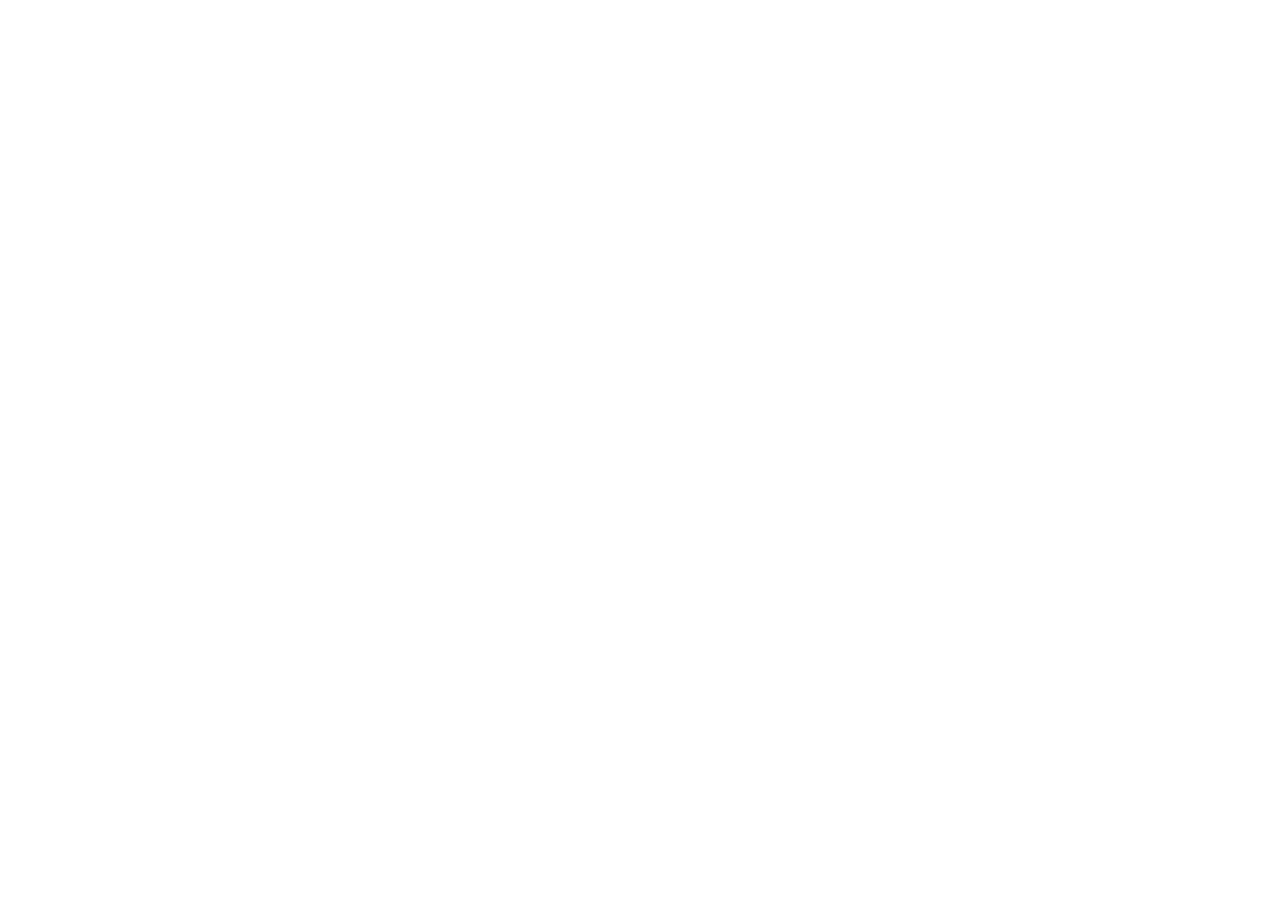
==== Lutonsky_projekt/index.html @ 750a12e6 "commit_initial" ====
<!DOCTYPE html>
<html lang="cs">
<head>
    <meta charset="UTF-8">
    <meta name="viewport" content="width=device-width, initial-scale=1.0">
    <link rel="normalize" href="./styles/normalize.css">
    <link rel="stylesheet" href="./styles/style.css">
    <title>ShopForAirsoft</title>
</head>
<body>
    
</body>
</html>
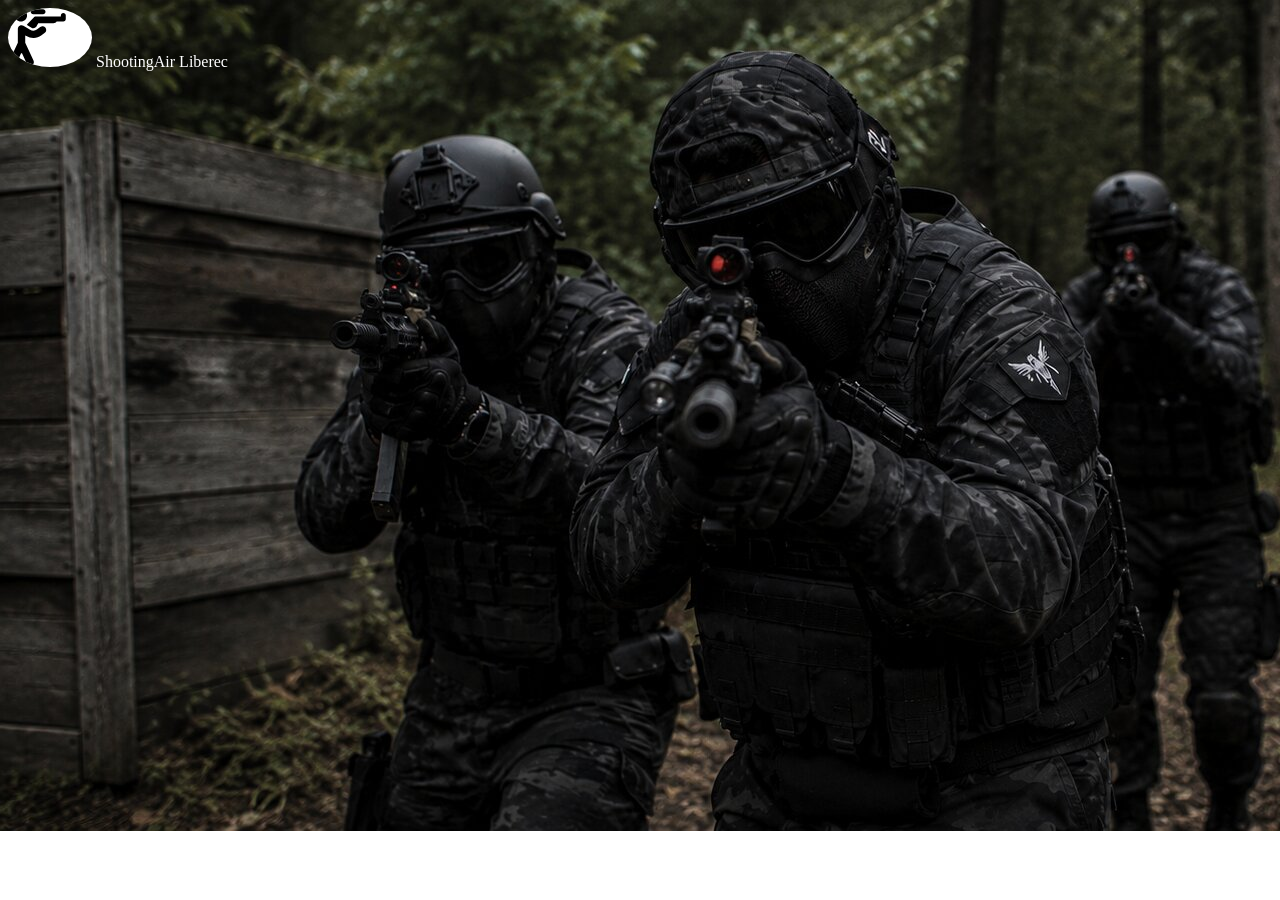
==== commit 45004d9a: "commit_first" ====
--- a/Lutonsky_projekt/index.html
+++ b/Lutonsky_projekt/index.html
@@ -8,6 +8,20 @@
     <title>ShopForAirsoft</title>
 </head>
 <body>
-    
+    <header class = "header">
+        <div class = "company_logoname">
+            <div class="header_company_logo">
+                <img class="company_logo" src="./images/favicon_shooter.svg" alt="logo of the company">
+            </div>
+            <p class="company_name">
+                ShootingAir Liberec
+            </p>
+        </div>
+        <nav>
+        
+        </nav>
+    </header>
+    <main></main>
+    <footer></footer>
 </body>
 </html>
--- a/Lutonsky_projekt/styles/style.css
+++ b/Lutonsky_projekt/styles/style.css
@@ -0,0 +1,33 @@
+html{
+    color: white;
+    font-family:Cambria, Cochin, Georgia, Times, 'Times New Roman', serif;
+}
+
+body{
+    background-image: url(../images/Soldiers.jpg);
+    background-repeat: no-repeat;
+}
+
+p{
+    display: inline-block;
+    padding: 0;
+    margin: 0;
+}
+
+.header_company_logo{
+    display: inline-block;
+    max-width: 120px;
+    max-height: 120px;
+    border-radius: 100%;
+    overflow: hidden;
+    background-color: white;
+}
+
+.company_logo{
+    display: block;
+    max-width: 70%;
+    max-height: 70%;
+    margin: 0;
+    padding: 0;
+    object-fit: cover;
+}
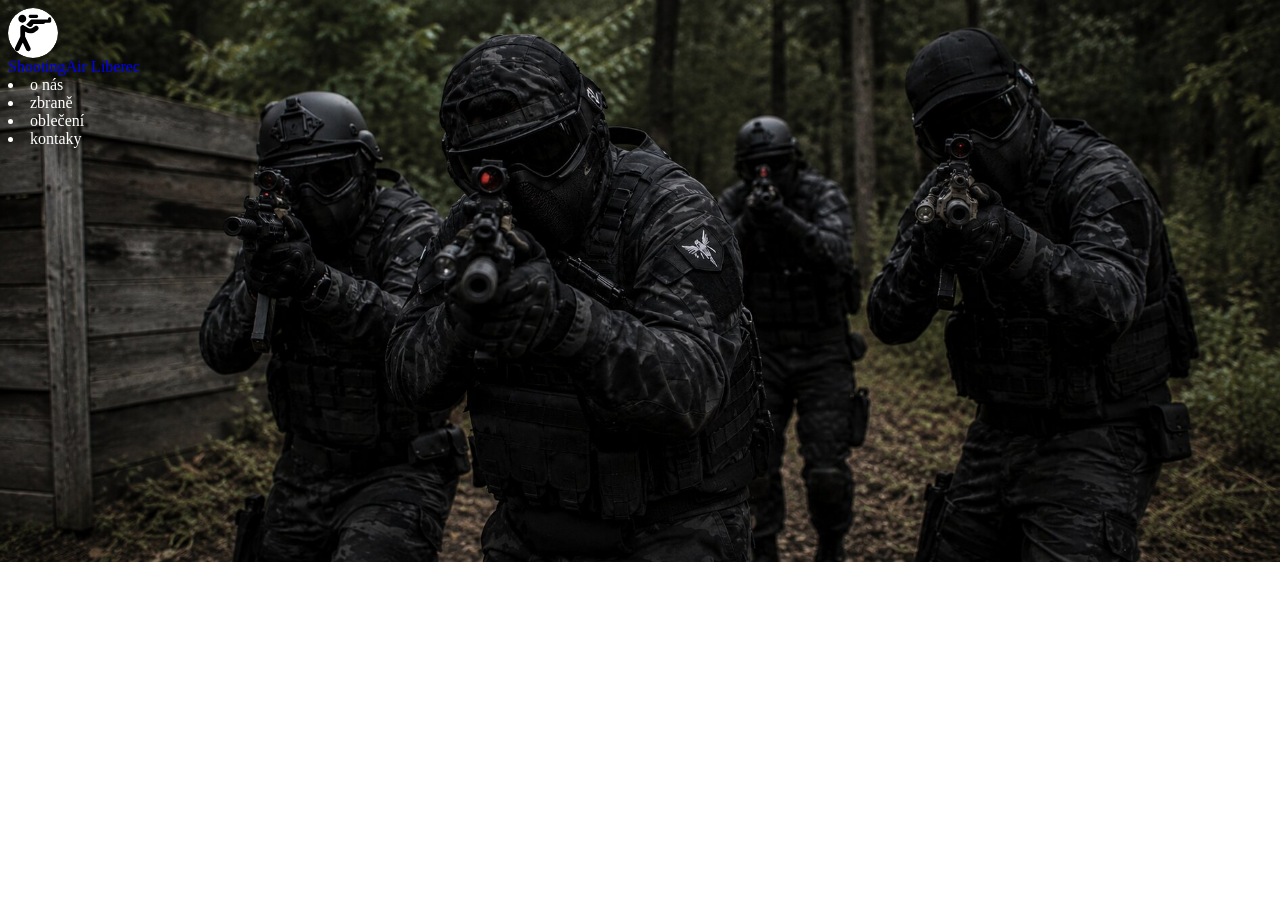
==== commit b2522a79: "commit_fix_logo" ====
--- a/Lutonsky_projekt/index.html
+++ b/Lutonsky_projekt/index.html
@@ -9,16 +9,18 @@
 </head>
 <body>
     <header class = "header">
-        <div class = "company_logoname">
+        <a class = "company_logoname" href="#">
             <div class="header_company_logo">
-                <img class="company_logo" src="./images/favicon_shooter.svg" alt="logo of the company">
             </div>
             <p class="company_name">
                 ShootingAir Liberec
             </p>
-        </div>
+        </a>
         <nav>
-        
+        <li>o nás</li>
+        <li>zbraně</li>
+        <li>oblečení</li>
+        <li>kontaky</li>
         </nav>
     </header>
     <main></main>
--- a/Lutonsky_projekt/styles/style.css
+++ b/Lutonsky_projekt/styles/style.css
@@ -6,6 +6,10 @@
 body{
     background-image: url(../images/Soldiers.jpg);
     background-repeat: no-repeat;
+    background-size: cover;
+    height: 100%;
+    width: 100%;
+
 }
 
 p{
@@ -14,20 +18,29 @@
     margin: 0;
 }
 
+.company_logoname{
+    display: inline;
+    padding: 0;
+    margin: 0;
+}
+
 .header_company_logo{
-    display: inline-block;
-    max-width: 120px;
-    max-height: 120px;
+    display: block;
+    aspect-ratio: 1/1;
+    height: 50px;
+    box-sizing: border-box;
     border-radius: 100%;
     overflow: hidden;
     background-color: white;
+    background-image: url(../images/favicon_shooter.svg);
+    background-size: 76%;
+    background-position: center;
+    background-repeat: no-repeat;
+    background-clip: padding-box;
+    background-origin: padding-box;
+    border: hidden 10px;
 }
 
-.company_logo{
-    display: block;
-    max-width: 70%;
-    max-height: 70%;
-    margin: 0;
-    padding: 0;
-    object-fit: cover;
-}+.company_name{
+
+}
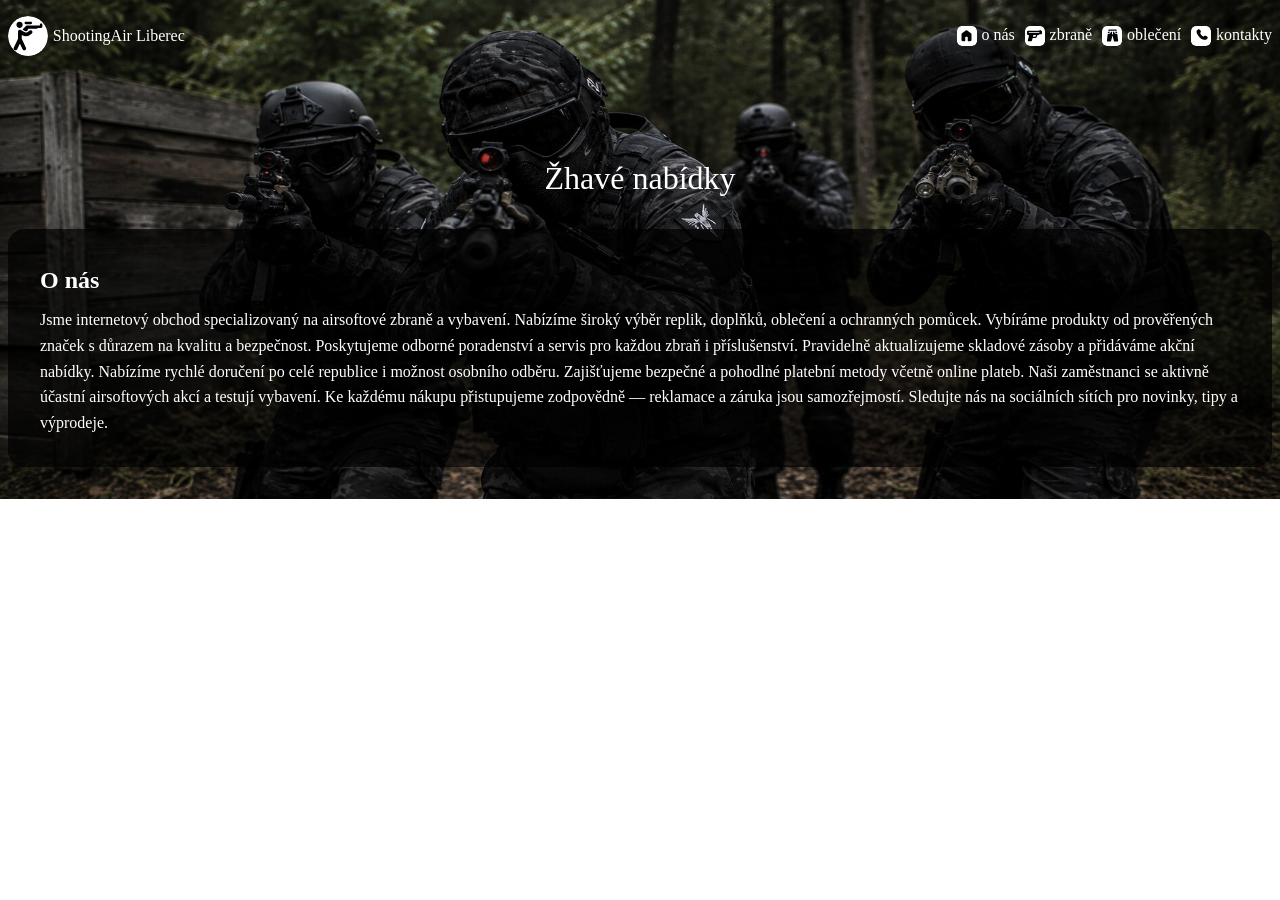
==== commit 64b446b8: "commit_navbarDone" ====
--- a/Lutonsky_projekt/index.html
+++ b/Lutonsky_projekt/index.html
@@ -1,5 +1,6 @@
 <!DOCTYPE html>
 <html lang="cs">
+
 <head>
     <meta charset="UTF-8">
     <meta name="viewport" content="width=device-width, initial-scale=1.0">
@@ -7,23 +8,33 @@
     <link rel="stylesheet" href="./styles/style.css">
     <title>ShopForAirsoft</title>
 </head>
+
 <body>
-    <header class = "header">
-        <a class = "company_logoname" href="#">
-            <div class="header_company_logo">
+    <header class="header">
+        <a class="company__logoname" href="#">
+            <div class="header__company_logo">
             </div>
-            <p class="company_name">
+            <p class="company__name">
                 ShootingAir Liberec
             </p>
         </a>
-        <nav>
-        <li>o nás</li>
-        <li>zbraně</li>
-        <li>oblečení</li>
-        <li>kontaky</li>
+        <nav class="nav__icons">
+            <li class="nav__item nav__item--home"><a class="icon__link" href="#">o nás</a></li>
+            <li class="nav__item nav__item--weapons"><a class="icon__link" href="#">zbraně</a></li>
+            <li class="nav__item nav__item--clothing"><a class="icon__link" href="#">oblečení</a></li>
+            <li class="nav__item nav__item--contacts"><a class="icon__link" href="#">kontakty</a></li>
         </nav>
     </header>
-    <main></main>
+    <main>
+        <div class="weapon__carousel">
+            <p class="weapon__headline">Žhavé nabídky</p>
+        </div>
+        <section class="about" aria-labelledby="about-heading">
+            <h2 class="about__header" id="about-heading">O nás</h2>
+            <p class="about__text">Jsme internetový obchod specializovaný na airsoftové zbraně a vybavení. Nabízíme široký výběr replik, doplňků, oblečení a ochranných pomůcek. Vybíráme produkty od prověřených značek s důrazem na kvalitu a bezpečnost. Poskytujeme odborné poradenství a servis pro každou zbraň i příslušenství. Pravidelně aktualizujeme skladové zásoby a přidáváme akční nabídky. Nabízíme rychlé doručení po celé republice i možnost osobního odběru. Zajišťujeme bezpečné a pohodlné platební metody včetně online plateb. Naši zaměstnanci se aktivně účastní airsoftových akcí a testují vybavení. Ke každému nákupu přistupujeme zodpovědně — reklamace a záruka jsou samozřejmostí. Sledujte nás na sociálních sítích pro novinky, tipy a výprodeje.</p>
+        </section>
+    </main>
     <footer></footer>
 </body>
+
 </html>
--- a/Lutonsky_projekt/styles/style.css
+++ b/Lutonsky_projekt/styles/style.css
@@ -6,10 +6,11 @@
 body{
     background-image: url(../images/Soldiers.jpg);
     background-repeat: no-repeat;
-    background-size: cover;
-    height: 100%;
-    width: 100%;
+    background-size: 100% 100%;
+}
 
+main{
+    padding-top: 5rem;
 }
 
 p{
@@ -18,16 +19,25 @@
     margin: 0;
 }
 
-.company_logoname{
-    display: inline;
+.header{
+    display: flex;
+    justify-content: space-between;
+    padding: 0.5rem 0em;;
+}
+
+.company__logoname{
+    display: flex;
     padding: 0;
     margin: 0;
+    text-decoration: none;
+    color: white;
 }
 
-.header_company_logo{
+.header__company_logo{
     display: block;
+    flex-shrink: 0;
     aspect-ratio: 1/1;
-    height: 50px;
+    height: 40px;
     box-sizing: border-box;
     border-radius: 100%;
     overflow: hidden;
@@ -41,6 +51,89 @@
     border: hidden 10px;
 }
 
-.company_name{
+.company__name{
+    display: inline-block;
+    text-decoration: none;
+    align-content: center;
+    padding: 0em 0em 0em 0.3em;
+}
 
+.nav__icons{
+    display: flex;
+    flex-wrap: wrap;
+    gap: 10px;
+    justify-content: flex-start;
+    align-items: center;
+    margin-left: 1.5em;
 }
+
+.nav__item{
+   list-style-type: none;
+   display: flex;
+}
+
+.nav__item::before{
+    content: "";
+    display: block;
+    width: 20px;
+    height: 20px;
+    box-sizing: border-box;
+    border-radius: 0.3em ;
+    overflow: hidden;
+    background-size: 76%;
+    background-position: center;
+    background-color: white;
+    background-repeat: no-repeat;
+    background-clip: padding-box;
+    background-origin: padding-box;
+    border: hidden 10px;
+}
+
+.nav__item--home::before{
+    background-image: url(../images/favicon_home.svg);
+}
+
+.nav__item--weapons::before{
+    background-image: url(../images/favicon_gun.svg);
+}
+
+.nav__item--clothing::before{
+    background-image: url(../images/favicon_pants.svg);
+}
+
+.nav__item--contacts::before{
+    background-image: url(../images/favicon_phone.svg);
+}
+
+.icon__link{
+    display: inline-block;
+    text-decoration: none;
+    color: white;
+    padding: 0em 0em 0em 0.3em;
+}
+
+.weapon__headline{
+    display: block;
+    text-align: center;
+    font-size: 2em;
+    margin: 0.5em 0;
+}
+
+.about{
+    padding: 2rem;
+    max-width: 1200px;
+    margin: 2rem auto;
+    background-color: rgba(0, 0, 0, 0.7);
+    border-radius: 1rem;
+    line-height: 1.6;
+}
+
+.about__header{
+    margin-top: 0;
+    margin-bottom: 0.5rem;
+    font-size: 1.5rem;
+}
+
+.about__text{
+
+}
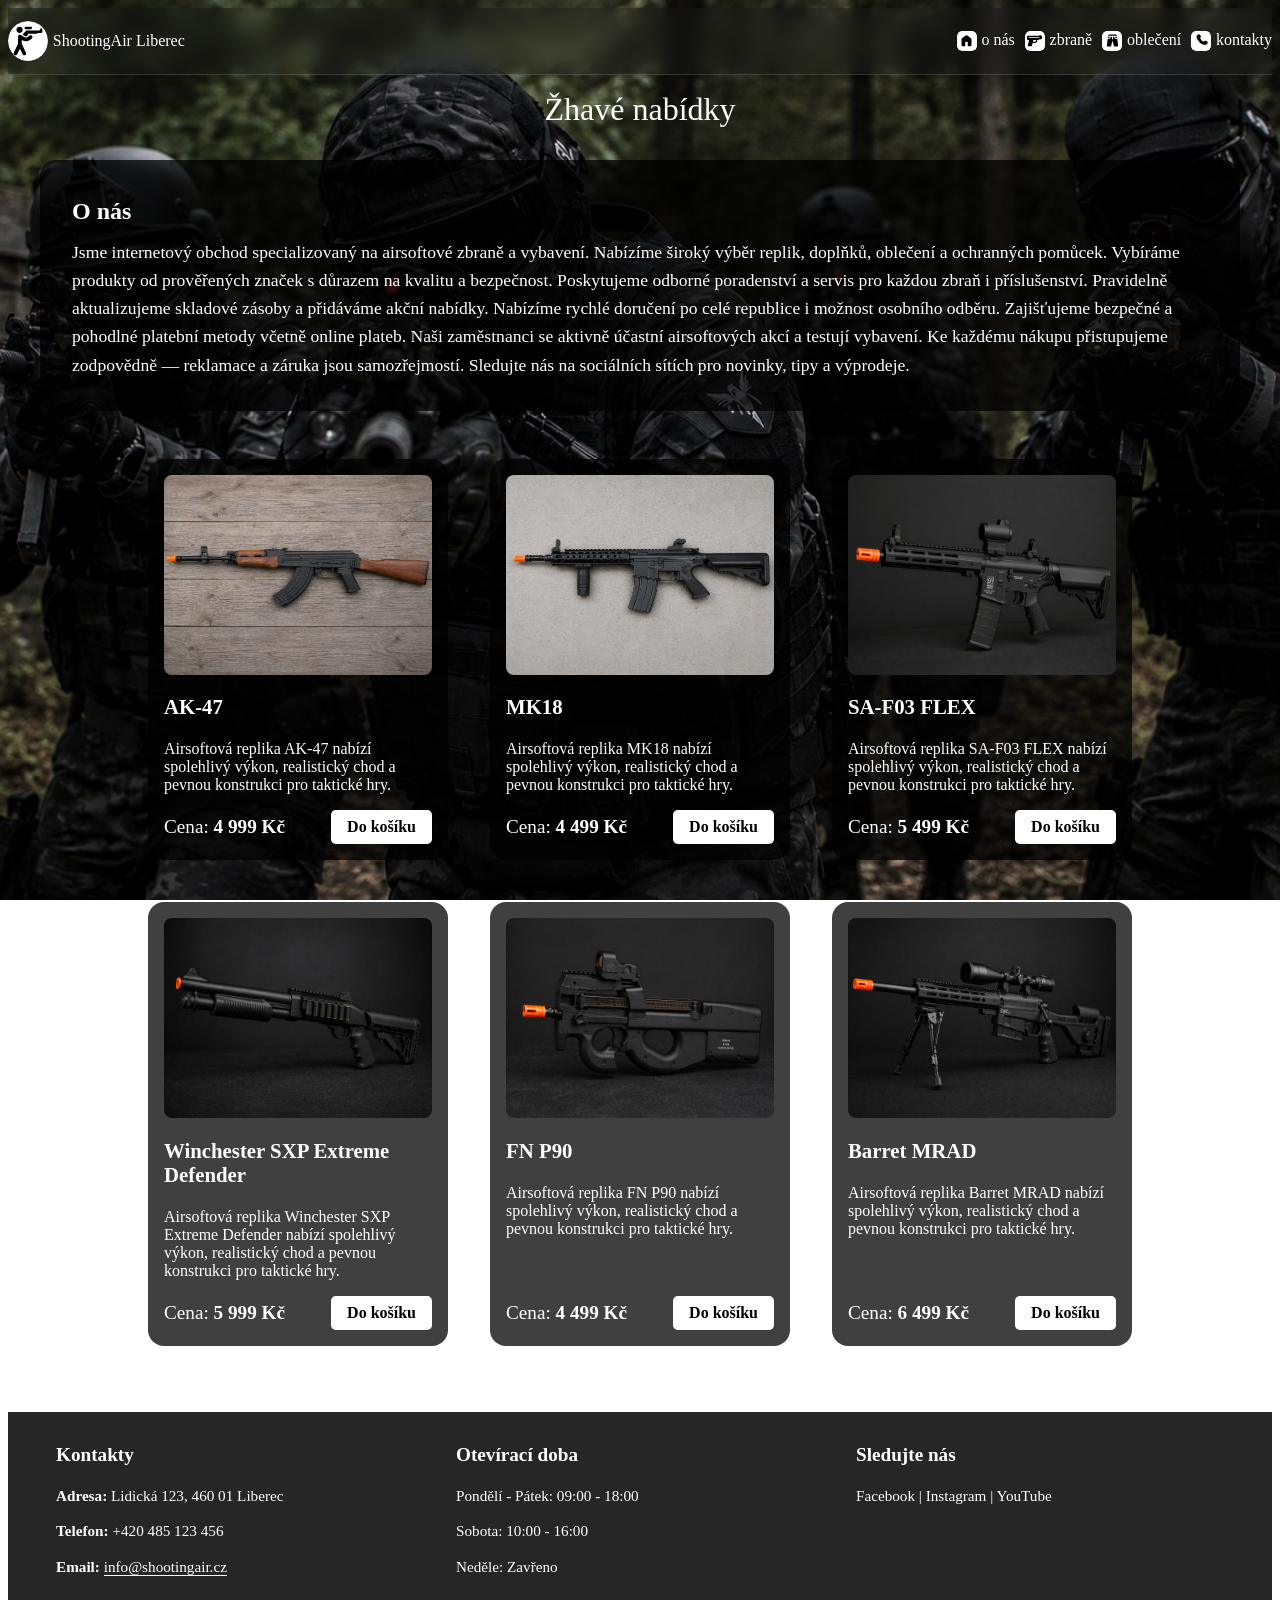
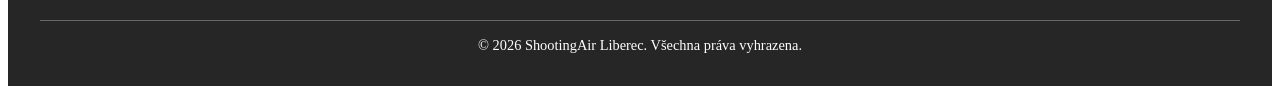
==== commit 08c4a1ea: "commit_almost_final_first" ====
--- a/Lutonsky_projekt/index.html
+++ b/Lutonsky_projekt/index.html
@@ -29,12 +29,126 @@
         <div class="weapon__carousel">
             <p class="weapon__headline">Žhavé nabídky</p>
         </div>
-        <section class="about" aria-labelledby="about-heading">
+        <div class="about" aria-labelledby="about-heading">
             <h2 class="about__header" id="about-heading">O nás</h2>
             <p class="about__text">Jsme internetový obchod specializovaný na airsoftové zbraně a vybavení. Nabízíme široký výběr replik, doplňků, oblečení a ochranných pomůcek. Vybíráme produkty od prověřených značek s důrazem na kvalitu a bezpečnost. Poskytujeme odborné poradenství a servis pro každou zbraň i příslušenství. Pravidelně aktualizujeme skladové zásoby a přidáváme akční nabídky. Nabízíme rychlé doručení po celé republice i možnost osobního odběru. Zajišťujeme bezpečné a pohodlné platební metody včetně online plateb. Naši zaměstnanci se aktivně účastní airsoftových akcí a testují vybavení. Ke každému nákupu přistupujeme zodpovědně — reklamace a záruka jsou samozřejmostí. Sledujte nás na sociálních sítích pro novinky, tipy a výprodeje.</p>
-        </section>
+        </div>
+        <div class="card__gallery">
+            <div class="weapon__card">
+                <div class="card__header">
+                    <img class="card__image" src="./images/AK_Airsoft.png" alt="AK-47 Airsoftová replika">
+                </div>
+                <div class="card__body">
+                    <p class="card__label">AK-47</p>
+                    <div class="card__description">
+                        <p class="card__text">Airsoftová replika AK-47 nabízí spolehlivý výkon, realistický chod a pevnou konstrukci pro taktické hry.</p>
+                    </div>
+                </div>
+                <div class="card__footer">
+                    <p class="card__price">Cena: <strong>4 999 Kč</strong></p>
+                    <a href="#" class="card__link">Do košíku</a>
+                </div>
+            </div>
+            <div class="weapon__card">
+                <div class="card__header">
+                    <img class="card__image" src="./images/AR_Airsoft.png" alt="MK18 Airsoftová replika">
+                </div>
+                <div class="card__body">
+                    <p class="card__label">MK18</p>
+                    <div class="card__description">
+                        <p class="card__text">Airsoftová replika MK18 nabízí spolehlivý výkon, realistický chod a pevnou konstrukci pro taktické hry.</p>
+                    </div>
+                </div>
+                <div class="card__footer">
+                    <p class="card__price">Cena: <strong>4 499 Kč</strong></p>
+                    <a href="#" class="card__link">Do košíku</a>
+                </div>
+            </div>
+            <div class="weapon__card">
+                <div class="card__header">
+                    <img class="card__image" src="./images/AR_Airsoft_BLAAAACCCKKK.png" alt="SA-F03 FLEX Airsoftová replika">
+                </div>
+                <div class="card__body">
+                    <p class="card__label">SA-F03 FLEX</p>
+                    <div class="card__description">
+                        <p class="card__text">Airsoftová replika SA-F03 FLEX nabízí spolehlivý výkon, realistický chod a pevnou konstrukci pro taktické hry.</p>
+                    </div>
+                </div>
+                <div class="card__footer">
+                    <p class="card__price">Cena: <strong>5 499 Kč</strong></p>
+                    <a href="#" class="card__link">Do košíku</a>
+                </div>
+            </div>
+            <div class="weapon__card">
+                <div class="card__header">
+                    <img class="card__image" src="./images/brokovnice_Airsoft.png" alt="Winchester SXP Extreme Defender Airsoftová replika">
+                </div>
+                <div class="card__body">
+                    <p class="card__label">Winchester SXP Extreme Defender</p>
+                    <div class="card__description">
+                        <p class="card__text">Airsoftová replika Winchester SXP Extreme Defender nabízí spolehlivý výkon, realistický chod a pevnou konstrukci pro taktické hry.</p>
+                    </div>
+                </div>
+                <div class="card__footer">
+                    <p class="card__price">Cena: <strong>5 999 Kč</strong></p>
+                    <a href="#" class="card__link">Do košíku</a>
+                </div>
+            </div>
+            <div class="weapon__card">
+                <div class="card__header">
+                    <img class="card__image" src="./images/PPNINETY.png" alt="FN P90 Airsoftová replika">
+                </div>
+                <div class="card__body">
+                    <p class="card__label">FN P90</p>
+                    <div class="card__description">
+                        <p class="card__text">Airsoftová replika FN P90 nabízí spolehlivý výkon, realistický chod a pevnou konstrukci pro taktické hry.</p>
+                    </div>
+                </div>
+                <div class="card__footer">
+                    <p class="card__price">Cena: <strong>4 499 Kč</strong></p>
+                    <a href="#" class="card__link">Do košíku</a>
+                </div>
+            </div>
+            <div class="weapon__card">
+                <div class="card__header">
+                    <img class="card__image" src="./images/Sniper_Airsoft.png" alt="Barret MRAD Airsoftová replika">
+                </div>
+                <div class="card__body">
+                    <p class="card__label">Barret MRAD</p>
+                    <div class="card__description">
+                        <p class="card__text">Airsoftová replika Barret MRAD nabízí spolehlivý výkon, realistický chod a pevnou konstrukci pro taktické hry.</p>
+                    </div>
+                </div>
+                <div class="card__footer">
+                    <p class="card__price">Cena: <strong>6 499 Kč</strong></p>
+                    <a href="#" class="card__link">Do košíku</a>
+                </div>
+            </div>
+        </div>
     </main>
-    <footer></footer>
+    <footer class="footer">
+        <div class="footer__content">
+            <div class="footer__section">
+                <h3 class="footer__heading">Kontakty</h3>
+                <p class="footer__text"><strong>Adresa:</strong> Lidická 123, 460 01 Liberec</p>
+                <p class="footer__text"><strong>Telefon:</strong> +420 485 123 456</p>
+                <p class="footer__text"><strong>Email:</strong> <a href="mailto:info@shootingair.cz" class="footer__link">info@shootingair.cz</a></p>
+            </div>
+            <div class="footer__section">
+                <h3 class="footer__heading">Otevírací doba</h3>
+                <p class="footer__text">Pondělí - Pátek: 09:00 - 18:00</p>
+                <p class="footer__text">Sobota: 10:00 - 16:00</p>
+                <p class="footer__text">Neděle: Zavřeno</p>
+            </div>
+            <div class="footer__section">
+                <h3 class="footer__heading">Sledujte nás</h3>
+                <p class="footer__text">Facebook | Instagram | YouTube</p>
+            </div>
+        </div>
+        <div class="footer__bottom">
+            <p class="footer__copyright">&copy; 2026 ShootingAir Liberec. Všechna práva vyhrazena.</p>
+        </div>
+    </footer>
 </body>
 
 </html>
--- a/Lutonsky_projekt/styles/style.css
+++ b/Lutonsky_projekt/styles/style.css
@@ -6,11 +6,9 @@
 body{
     background-image: url(../images/Soldiers.jpg);
     background-repeat: no-repeat;
-    background-size: 100% 100%;
-}
-
-main{
-    padding-top: 5rem;
+    background-size: cover;
+    background-attachment: fixed;
+    background-position: center;
 }
 
 p{
@@ -22,7 +20,19 @@
 .header{
     display: flex;
     justify-content: space-between;
-    padding: 0.5rem 0em;;
+    align-items: center;
+    position: sticky;
+    top: 0;
+    left: 0;
+    right: 0;
+    width: 100%;
+    padding: 0.8rem 0;
+    background-color: rgba(20, 20, 20, 0.4);
+    backdrop-filter: blur(10px);
+    -webkit-backdrop-filter: blur(10px);
+    border-bottom: 1px solid rgba(255, 255, 255, 0.14);
+    box-shadow: 0 10px 30px rgba(0, 0, 0, 0.3);
+    box-sizing: border-box;
 }
 
 .company__logoname{
@@ -30,7 +40,7 @@
     padding: 0;
     margin: 0;
     text-decoration: none;
-    color: white;
+    color: white;;
 }
 
 .header__company_logo{
@@ -121,19 +131,159 @@
 
 .about{
     padding: 2rem;
-    max-width: 1200px;
-    margin: 2rem auto;
-    background-color: rgba(0, 0, 0, 0.7);
+    max-width: 1950px;
+    margin: 2rem 2rem;
+    background-color: rgba(0, 0, 0, 0.75);
     border-radius: 1rem;
     line-height: 1.6;
+    justify-self: center;
 }
 
 .about__header{
     margin-top: 0;
     margin-bottom: 0.5rem;
     font-size: 1.5rem;
+    justify-self: center;
 }
 
 .about__text{
-
+    font-size: 1.1rem;
+}
+
+.card__gallery{
+    display: flex;
+    flex-wrap: wrap;
+    justify-content: center;
+    gap: 10px;
+}
+
+.weapon__card{
+    display: flex;
+    flex-direction: column;
+    width: 300px;
+    max-height: 600px;
+    margin: 1rem;
+    background-color: rgba(0, 0, 0, 0.75);
+    border-radius: 1rem;
+    padding: 1rem;
+    box-sizing: border-box;
+}
+
+.card__header{
+    width: 100%;
+    height: 200px;
+}
+
+.card__image{
+    display: block;
+    width: 100%;
+    height: 100%;
+    border-radius: 0.5rem;
+    margin-bottom: 0.5rem;
+}
+
+.weapon__image{
+    display: block;
+    width: 100%;
+    height: 100%;
+    border-radius: 0.5rem;
+    margin-bottom: 0.5rem;
+}
+
+.card__label{
+    font-size: 1.3em;
+    font-weight: bold;
+    margin: 1em 0;
+}
+
+.card__description{
+    font-size: 1em;
+    margin-bottom: 1em;
+}
+
+.card__footer{
+    display: flex;
+    align-items: center;
+    justify-content: space-between;
+    gap: 1rem;
+    margin-top: auto;
+}
+
+.card__price{
+    font-size: 1.2em;
+    padding: 0;
+    margin: 0;
+}
+
+.card__link{
+    display: inline-block;
+    background-color: white;
+    color: black;
+    text-decoration: none;
+    border-radius: 0.3em;
+    font-weight: bold;
+    padding: 0.5rem 1rem;
+    margin-left: auto;
+
+}
+
+.footer{
+    background-color: rgba(0, 0, 0, 0.85);
+    color: white;
+    padding: 2rem;
+    margin-top: 3rem;
+    border-top: 2px solid white;
+}
+
+.footer__content{
+    display: flex;
+    flex-wrap: wrap;
+    justify-content: space-around;
+    width: 100%;
+    margin: 0;
+    gap: 2rem;
+    padding: 0 1rem;
+    box-sizing: border-box;
+}
+
+.footer__section{
+    flex: 1;
+    min-width: 250px;
+}
+
+.footer__heading{
+    font-size: 1.2em;
+    font-weight: bold;
+    margin-bottom: 1rem;
+    margin-top: 0;
+}
+
+.footer__text{
+    font-size: 0.95em;
+    line-height: 1.8;
+    margin: 0.5rem 0;
+    display: block;
+}
+
+.footer__link{
+    color: white;
+    text-decoration: none;
+    border-bottom: 1px solid white;
+}
+
+.footer__link:hover{
+    color: #ccc;
+}
+
+.footer__bottom{
+    text-align: center;
+    margin-top: 2rem;
+    padding-top: 1rem;
+    border-top: 1px solid rgba(255, 255, 255, 0.3);
+}
+
+.footer__copyright{
+    font-size: 0.9em;
+    display: block;
+    margin: 0;
 }
